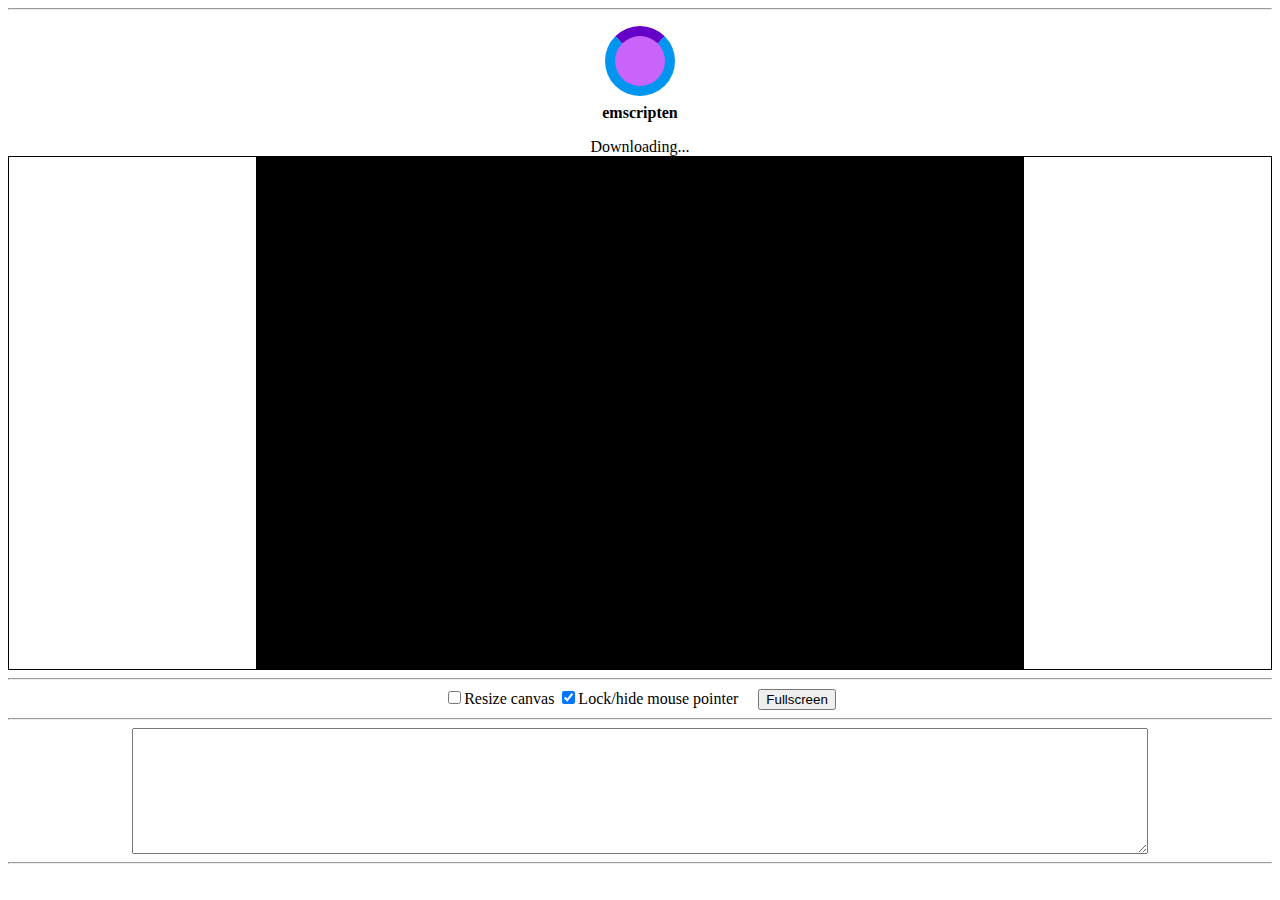
==== demos/mapmaker/index.html @ 3c4d2334 "Added mapmaker demo" ====
<!doctype html>
<html lang="en-us">
  <head>
    <meta charset="utf-8">
    <meta http-equiv="Content-Type" content="text/html; charset=utf-8">
    <title>Emscripten-Generated Code</title>
    <style>
      .emscripten { padding-right: 0; margin-left: auto; margin-right: auto; display: block; }
      textarea.emscripten { font-family: monospace; width: 80%; }
      div.emscripten { text-align: center; }
      div.emscripten_border { border: 1px solid black; }
      /* the canvas *must not* have any border or padding, or mouse coords will be wrong */
      canvas.emscripten { border: 0px none; background-color: black; }

      .spinner {
        height: 50px;
        width: 50px;
        margin: 0px auto;
        -webkit-animation: rotation .8s linear infinite;
        -moz-animation: rotation .8s linear infinite;
        -o-animation: rotation .8s linear infinite;
        animation: rotation 0.8s linear infinite;
        border-left: 10px solid rgb(0,150,240);
        border-right: 10px solid rgb(0,150,240);
        border-bottom: 10px solid rgb(0,150,240);
        border-top: 10px solid rgb(100,0,200);
        border-radius: 100%;
        background-color: rgb(200,100,250);
      }
      @-webkit-keyframes rotation {
        from {-webkit-transform: rotate(0deg);}
        to {-webkit-transform: rotate(360deg);}
      }
      @-moz-keyframes rotation {
        from {-moz-transform: rotate(0deg);}
        to {-moz-transform: rotate(360deg);}
      }
      @-o-keyframes rotation {
        from {-o-transform: rotate(0deg);}
        to {-o-transform: rotate(360deg);}
      }
      @keyframes rotation {
        from {transform: rotate(0deg);}
        to {transform: rotate(360deg);}
      }

    </style>
  </head>
  <body>
    <hr/>
    <figure style="overflow:visible;" id="spinner"><div class="spinner"></div><center style="margin-top:0.5em"><strong>emscripten</strong></center></figure>
    <div class="emscripten" id="status">Downloading...</div>
    <div class="emscripten">
      <progress value="0" max="100" id="progress" hidden=1></progress>  
    </div>
    <div class="emscripten_border">
      <canvas class="emscripten" id="canvas" width="768" height="512" oncontextmenu="event.preventDefault()"></canvas>
    </div>
    <hr/>
    <div class="emscripten">
      <input type="checkbox" id="resize">Resize canvas
      <input type="checkbox" id="pointerLock" checked>Lock/hide mouse pointer
      &nbsp;&nbsp;&nbsp;
      <input type="button" value="Fullscreen" onclick="Module.requestFullscreen(document.getElementById('pointerLock').checked, 
                                                                                document.getElementById('resize').checked)">
    </div>
    
    <hr/>
    <textarea class="emscripten" id="output" rows="8"></textarea>
    <hr>
    <script type='text/javascript'>
      var statusElement = document.getElementById('status');
      var progressElement = document.getElementById('progress');
      var spinnerElement = document.getElementById('spinner');

      var Module = {
        preRun: [],
        postRun: [],
        print: (function() {
          var element = document.getElementById('output');
          if (element) element.value = ''; // clear browser cache
          return function(text) {
            if (arguments.length > 1) text = Array.prototype.slice.call(arguments).join(' ');
            // These replacements are necessary if you render to raw HTML
            //text = text.replace(/&/g, "&amp;");
            //text = text.replace(/</g, "&lt;");
            //text = text.replace(/>/g, "&gt;");
            //text = text.replace('\n', '<br>', 'g');
            console.log(text);
            if (element) {
              element.value += text + "\n";
              element.scrollTop = element.scrollHeight; // focus on bottom
            }
          };
        })(),
        printErr: function(text) {
          if (arguments.length > 1) text = Array.prototype.slice.call(arguments).join(' ');
          if (0) { // XXX disabled for safety typeof dump == 'function') {
            dump(text + '\n'); // fast, straight to the real console
          } else {
            console.error(text);
          }
        },
        canvas: (function() {
          var canvas = document.getElementById('canvas');

          // As a default initial behavior, pop up an alert when webgl context is lost. To make your
          // application robust, you may want to override this behavior before shipping!
          // See http://www.khronos.org/registry/webgl/specs/latest/1.0/#5.15.2
          canvas.addEventListener("webglcontextlost", function(e) { alert('WebGL context lost. You will need to reload the page.'); e.preventDefault(); }, false);

          return canvas;
        })(),
        setStatus: function(text) {
          if (!Module.setStatus.last) Module.setStatus.last = { time: Date.now(), text: '' };
          if (text === Module.setStatus.text) return;
          var m = text.match(/([^(]+)\((\d+(\.\d+)?)\/(\d+)\)/);
          var now = Date.now();
          if (m && now - Date.now() < 30) return; // if this is a progress update, skip it if too soon
          if (m) {
            text = m[1];
            progressElement.value = parseInt(m[2])*100;
            progressElement.max = parseInt(m[4])*100;
            progressElement.hidden = false;
            spinnerElement.hidden = false;
          } else {
            progressElement.value = null;
            progressElement.max = null;
            progressElement.hidden = true;
            if (!text) spinnerElement.hidden = true;
          }
          statusElement.innerHTML = text;
        },
        totalDependencies: 0,
        monitorRunDependencies: function(left) {
          this.totalDependencies = Math.max(this.totalDependencies, left);
          Module.setStatus(left ? 'Preparing... (' + (this.totalDependencies-left) + '/' + this.totalDependencies + ')' : 'All downloads complete.');
        }
      };
      Module.setStatus('Downloading...');
      window.onerror = function() {
        Module.setStatus('Exception thrown, see JavaScript console');
        spinnerElement.style.display = 'none';
        Module.setStatus = function(text) {
          if (text) Module.printErr('[post-exception status] ' + text);
        };
      };
    </script>
    <script async type="text/javascript" src="index.js"></script>
  </body>
</html>
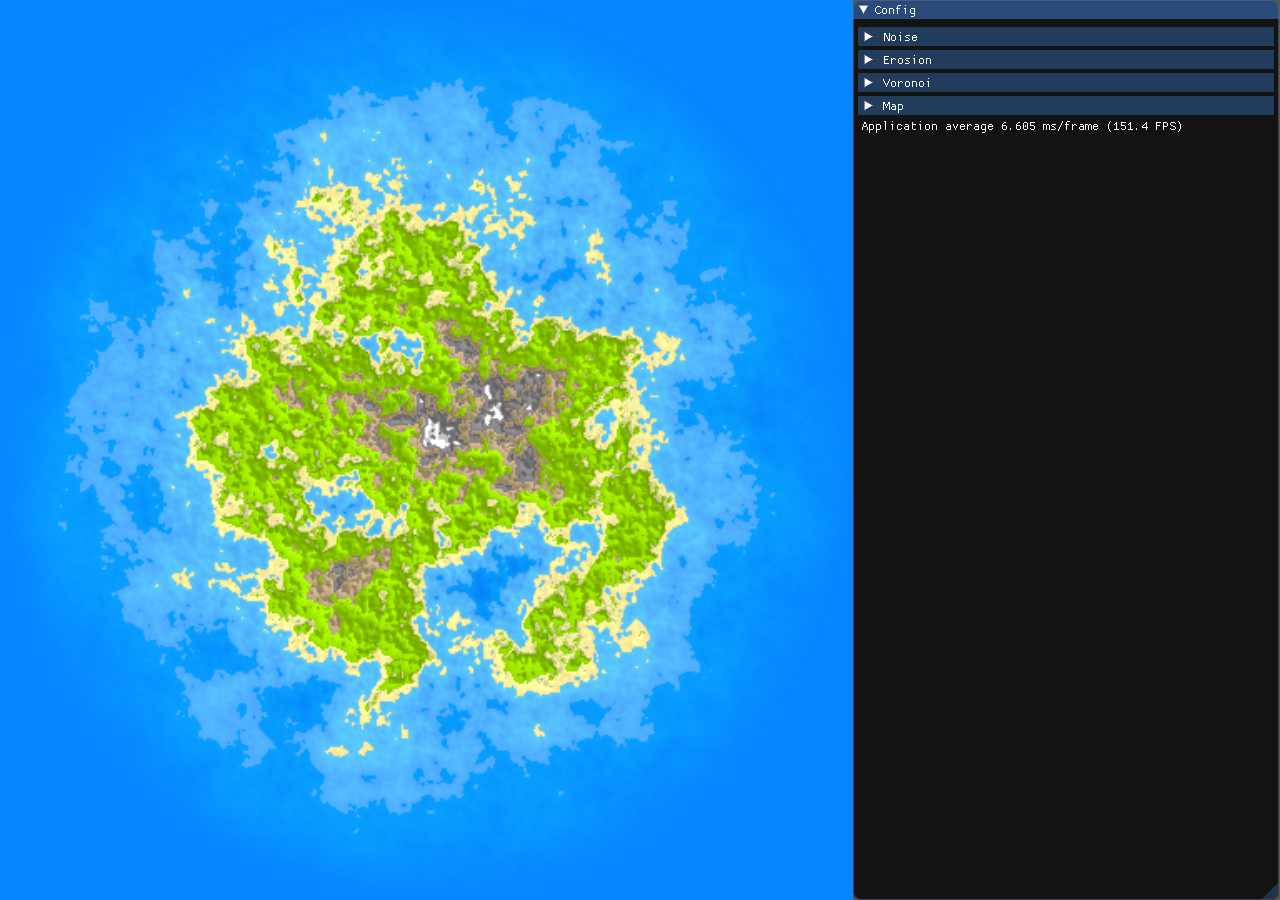
==== commit b6dbce5e: "MapMaker: Now WASM, tweaked layout to fit larger window" ====
--- a/demos/mapmaker/index.html
+++ b/demos/mapmaker/index.html
@@ -2,150 +2,64 @@
 <html lang="en-us">
   <head>
     <meta charset="utf-8">
-    <meta http-equiv="Content-Type" content="text/html; charset=utf-8">
+    <meta name="viewport" content="width=device-width, initial-scale=1, maximum-scale=1, minimum-scale=1, user-scalable=no"/>
     <title>Emscripten-Generated Code</title>
     <style>
-      .emscripten { padding-right: 0; margin-left: auto; margin-right: auto; display: block; }
-      textarea.emscripten { font-family: monospace; width: 80%; }
-      div.emscripten { text-align: center; }
-      div.emscripten_border { border: 1px solid black; }
-      /* the canvas *must not* have any border or padding, or mouse coords will be wrong */
-      canvas.emscripten { border: 0px none; background-color: black; }
-
-      .spinner {
-        height: 50px;
-        width: 50px;
-        margin: 0px auto;
-        -webkit-animation: rotation .8s linear infinite;
-        -moz-animation: rotation .8s linear infinite;
-        -o-animation: rotation .8s linear infinite;
-        animation: rotation 0.8s linear infinite;
-        border-left: 10px solid rgb(0,150,240);
-        border-right: 10px solid rgb(0,150,240);
-        border-bottom: 10px solid rgb(0,150,240);
-        border-top: 10px solid rgb(100,0,200);
-        border-radius: 100%;
-        background-color: rgb(200,100,250);
-      }
-      @-webkit-keyframes rotation {
-        from {-webkit-transform: rotate(0deg);}
-        to {-webkit-transform: rotate(360deg);}
-      }
-      @-moz-keyframes rotation {
-        from {-moz-transform: rotate(0deg);}
-        to {-moz-transform: rotate(360deg);}
-      }
-      @-o-keyframes rotation {
-        from {-o-transform: rotate(0deg);}
-        to {-o-transform: rotate(360deg);}
-      }
-      @keyframes rotation {
-        from {transform: rotate(0deg);}
-        to {transform: rotate(360deg);}
-      }
-
+        body { margin: 0; background-color: black }
+        .game {
+            position: absolute;
+            top: 0px;
+            left: 0px;
+            margin: 0px;
+            border: 0;
+            width: 100%;
+            height: 100%;
+            overflow: hidden;
+            display: block;
+            image-rendering: optimizeSpeed;
+            image-rendering: -moz-crisp-edges;
+            image-rendering: -o-crisp-edges;
+            image-rendering: -webkit-optimize-contrast;
+            image-rendering: optimize-contrast;
+            image-rendering: crisp-edges;
+            image-rendering: pixelated;
+            -ms-interpolation-mode: nearest-neighbor;
+        }
     </style>
   </head>
   <body>
-    <hr/>
-    <figure style="overflow:visible;" id="spinner"><div class="spinner"></div><center style="margin-top:0.5em"><strong>emscripten</strong></center></figure>
-    <div class="emscripten" id="status">Downloading...</div>
-    <div class="emscripten">
-      <progress value="0" max="100" id="progress" hidden=1></progress>  
-    </div>
-    <div class="emscripten_border">
-      <canvas class="emscripten" id="canvas" width="768" height="512" oncontextmenu="event.preventDefault()"></canvas>
-    </div>
-    <hr/>
-    <div class="emscripten">
-      <input type="checkbox" id="resize">Resize canvas
-      <input type="checkbox" id="pointerLock" checked>Lock/hide mouse pointer
-      &nbsp;&nbsp;&nbsp;
-      <input type="button" value="Fullscreen" onclick="Module.requestFullscreen(document.getElementById('pointerLock').checked, 
-                                                                                document.getElementById('resize').checked)">
-    </div>
-    
-    <hr/>
-    <textarea class="emscripten" id="output" rows="8"></textarea>
-    <hr>
+    <canvas class="game" id="canvas" oncontextmenu="event.preventDefault()"></canvas>
     <script type='text/javascript'>
-      var statusElement = document.getElementById('status');
-      var progressElement = document.getElementById('progress');
-      var spinnerElement = document.getElementById('spinner');
-
       var Module = {
         preRun: [],
         postRun: [],
         print: (function() {
-          var element = document.getElementById('output');
-          if (element) element.value = ''; // clear browser cache
-          return function(text) {
-            if (arguments.length > 1) text = Array.prototype.slice.call(arguments).join(' ');
-            // These replacements are necessary if you render to raw HTML
-            //text = text.replace(/&/g, "&amp;");
-            //text = text.replace(/</g, "&lt;");
-            //text = text.replace(/>/g, "&gt;");
-            //text = text.replace('\n', '<br>', 'g');
-            console.log(text);
-            if (element) {
-              element.value += text + "\n";
-              element.scrollTop = element.scrollHeight; // focus on bottom
-            }
-          };
+            return function(text) {
+                text = Array.prototype.slice.call(arguments).join(' ');
+                console.log(text);
+            };
         })(),
         printErr: function(text) {
-          if (arguments.length > 1) text = Array.prototype.slice.call(arguments).join(' ');
-          if (0) { // XXX disabled for safety typeof dump == 'function') {
-            dump(text + '\n'); // fast, straight to the real console
-          } else {
+            text = Array.prototype.slice.call(arguments).join(' ');
             console.error(text);
-          }
         },
         canvas: (function() {
-          var canvas = document.getElementById('canvas');
-
-          // As a default initial behavior, pop up an alert when webgl context is lost. To make your
-          // application robust, you may want to override this behavior before shipping!
-          // See http://www.khronos.org/registry/webgl/specs/latest/1.0/#5.15.2
-          canvas.addEventListener("webglcontextlost", function(e) { alert('WebGL context lost. You will need to reload the page.'); e.preventDefault(); }, false);
-
-          return canvas;
+            var canvas = document.getElementById('canvas');
+            //canvas.addEventListener("webglcontextlost", function(e) { alert('FIXME: WebGL context lost, please reload the page'); e.preventDefault(); }, false);
+            return canvas;
         })(),
         setStatus: function(text) {
-          if (!Module.setStatus.last) Module.setStatus.last = { time: Date.now(), text: '' };
-          if (text === Module.setStatus.text) return;
-          var m = text.match(/([^(]+)\((\d+(\.\d+)?)\/(\d+)\)/);
-          var now = Date.now();
-          if (m && now - Date.now() < 30) return; // if this is a progress update, skip it if too soon
-          if (m) {
-            text = m[1];
-            progressElement.value = parseInt(m[2])*100;
-            progressElement.max = parseInt(m[4])*100;
-            progressElement.hidden = false;
-            spinnerElement.hidden = false;
-          } else {
-            progressElement.value = null;
-            progressElement.max = null;
-            progressElement.hidden = true;
-            if (!text) spinnerElement.hidden = true;
-          }
-          statusElement.innerHTML = text;
+            console.log("status: " + text);
         },
-        totalDependencies: 0,
         monitorRunDependencies: function(left) {
-          this.totalDependencies = Math.max(this.totalDependencies, left);
-          Module.setStatus(left ? 'Preparing... (' + (this.totalDependencies-left) + '/' + this.totalDependencies + ')' : 'All downloads complete.');
+            console.log("monitor run deps: " + left);
         }
       };
-      Module.setStatus('Downloading...');
       window.onerror = function() {
-        Module.setStatus('Exception thrown, see JavaScript console');
-        spinnerElement.style.display = 'none';
-        Module.setStatus = function(text) {
-          if (text) Module.printErr('[post-exception status] ' + text);
-        };
+        console.log("onerror: " + event);
       };
     </script>
     <script async type="text/javascript" src="index.js"></script>
   </body>
-</html>+</html>
+
